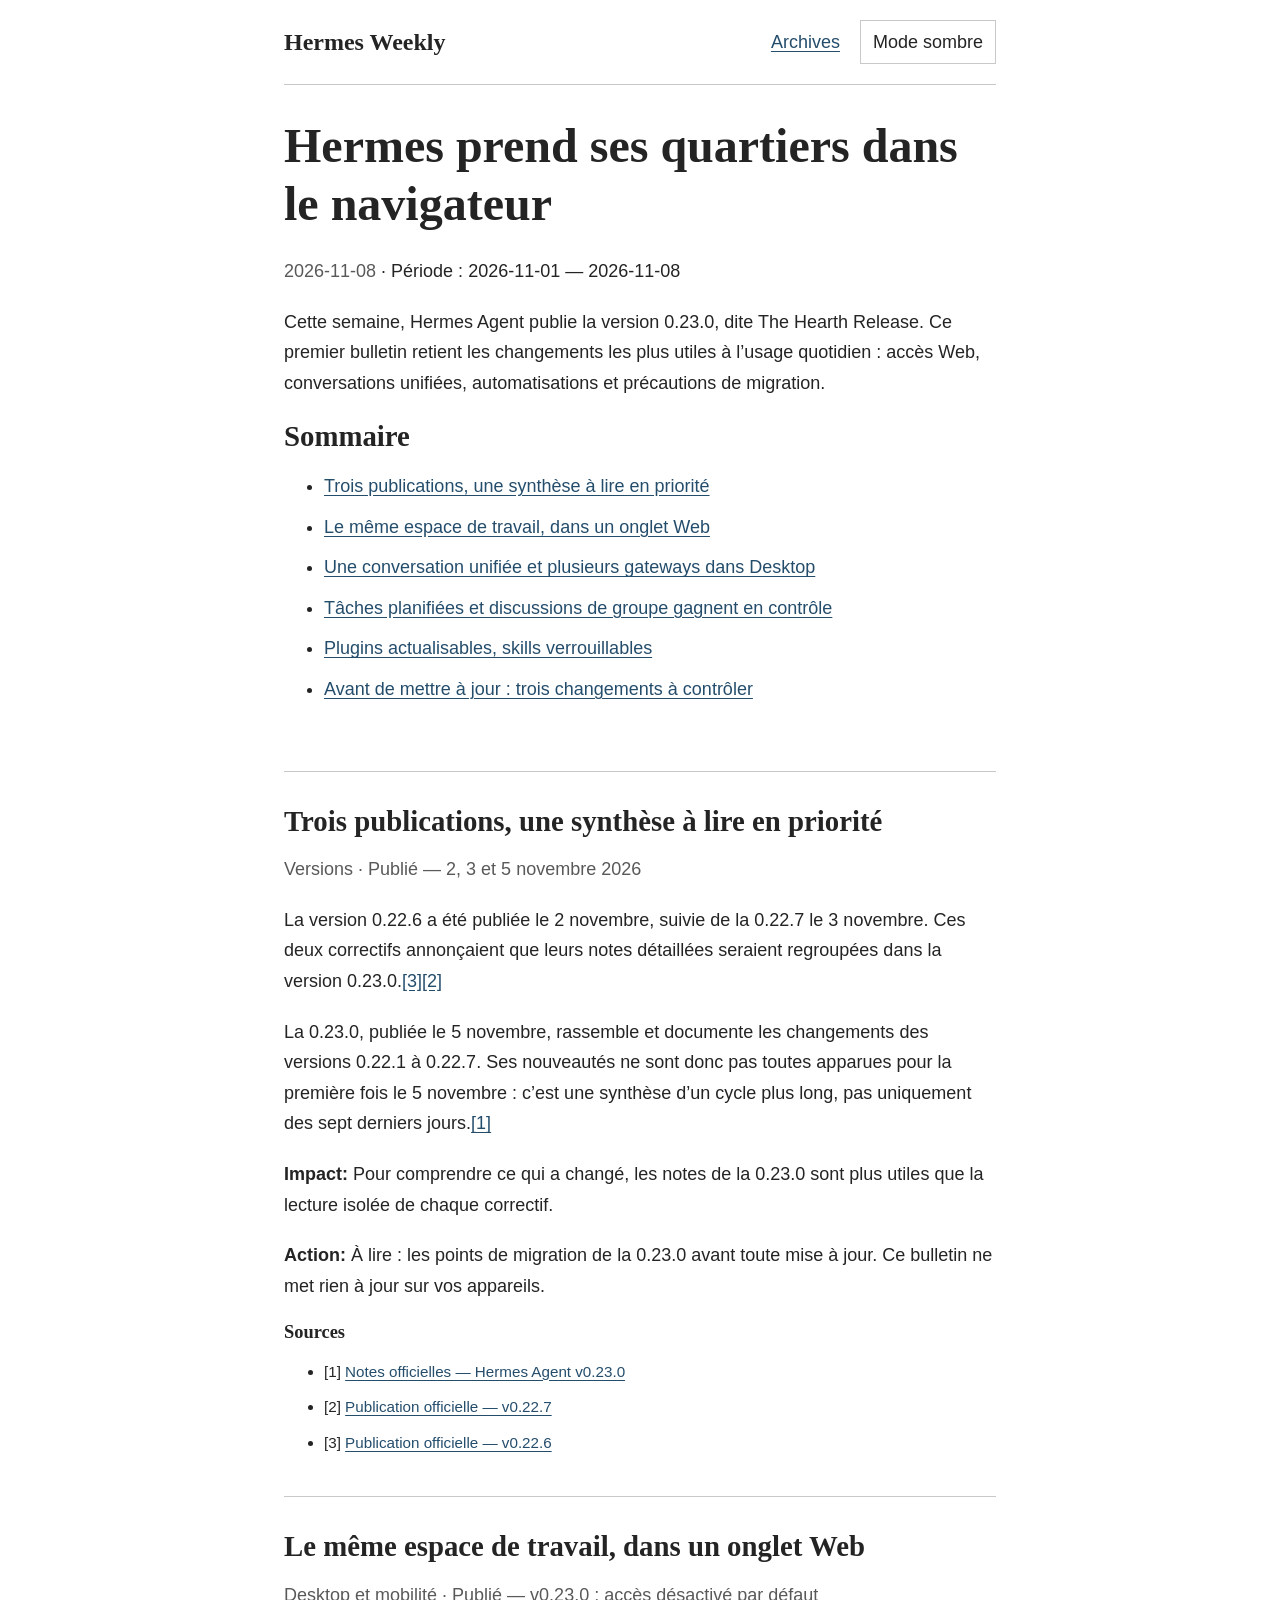
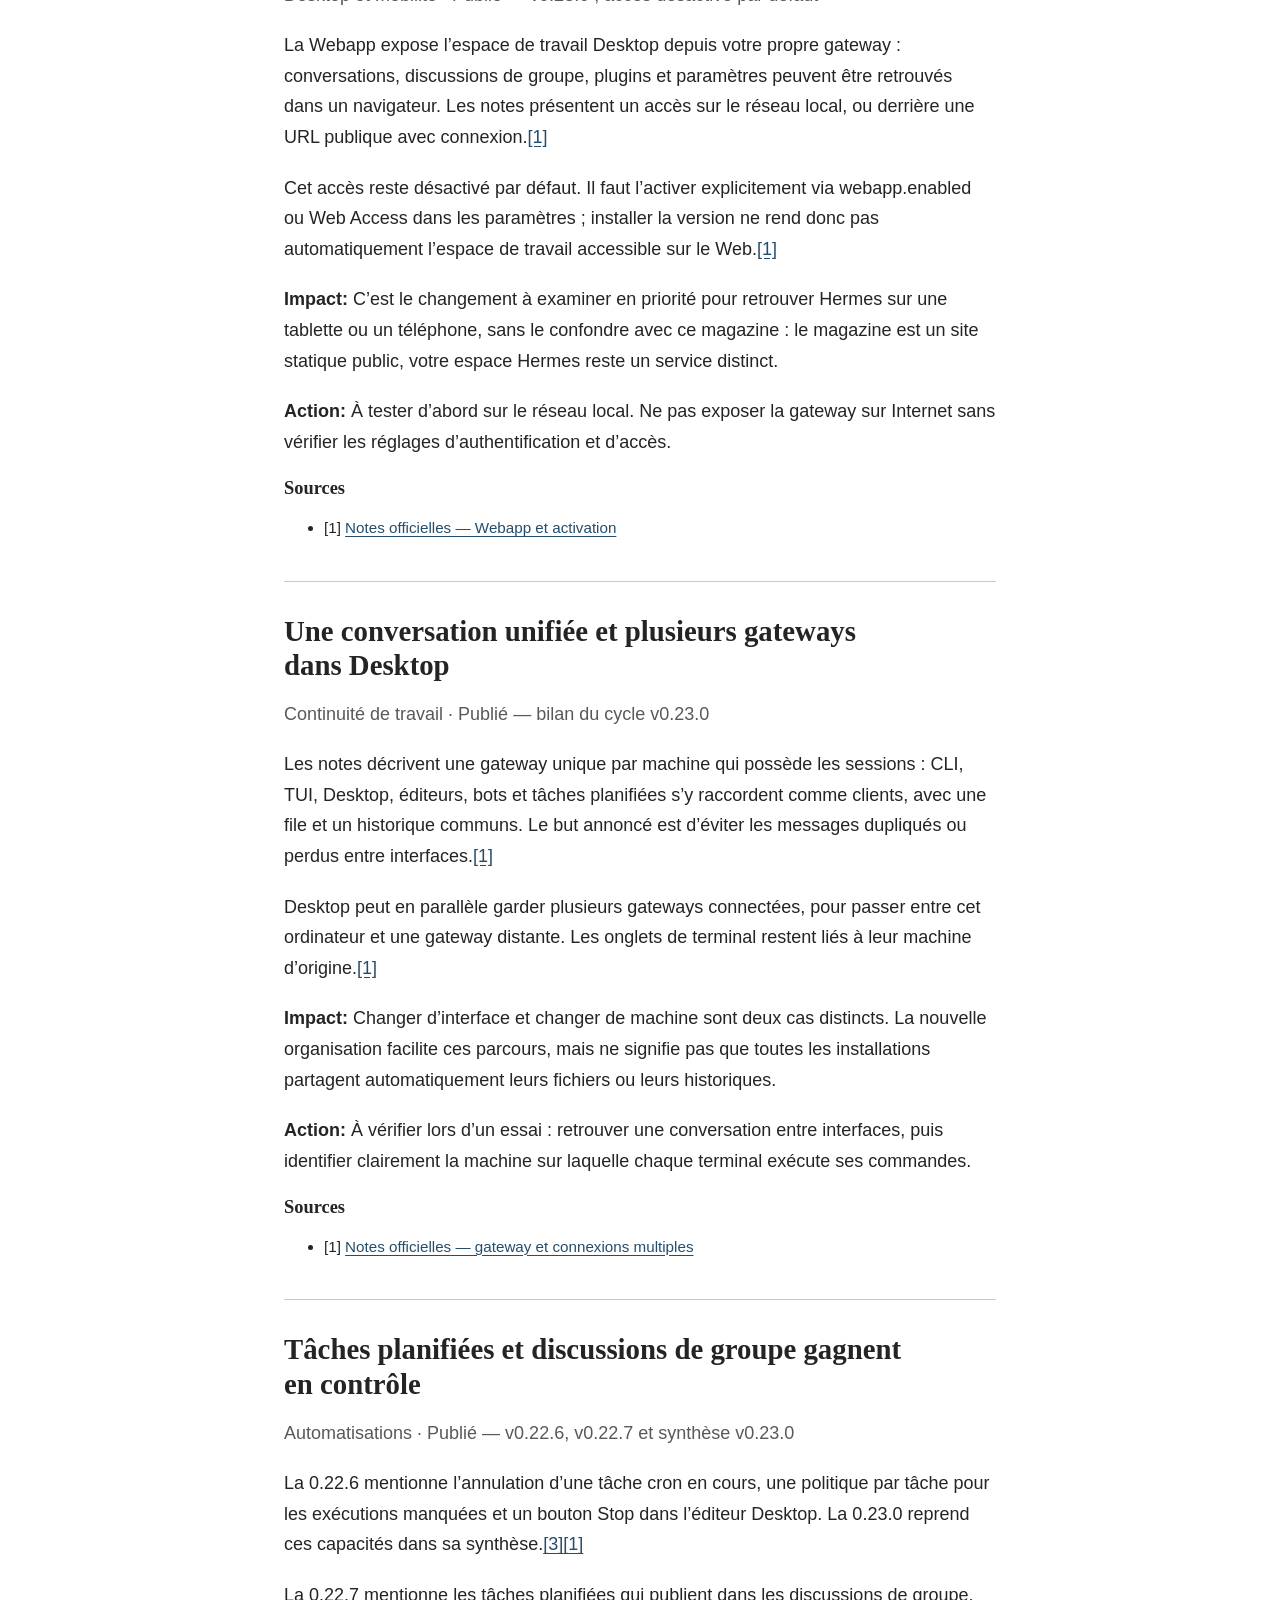
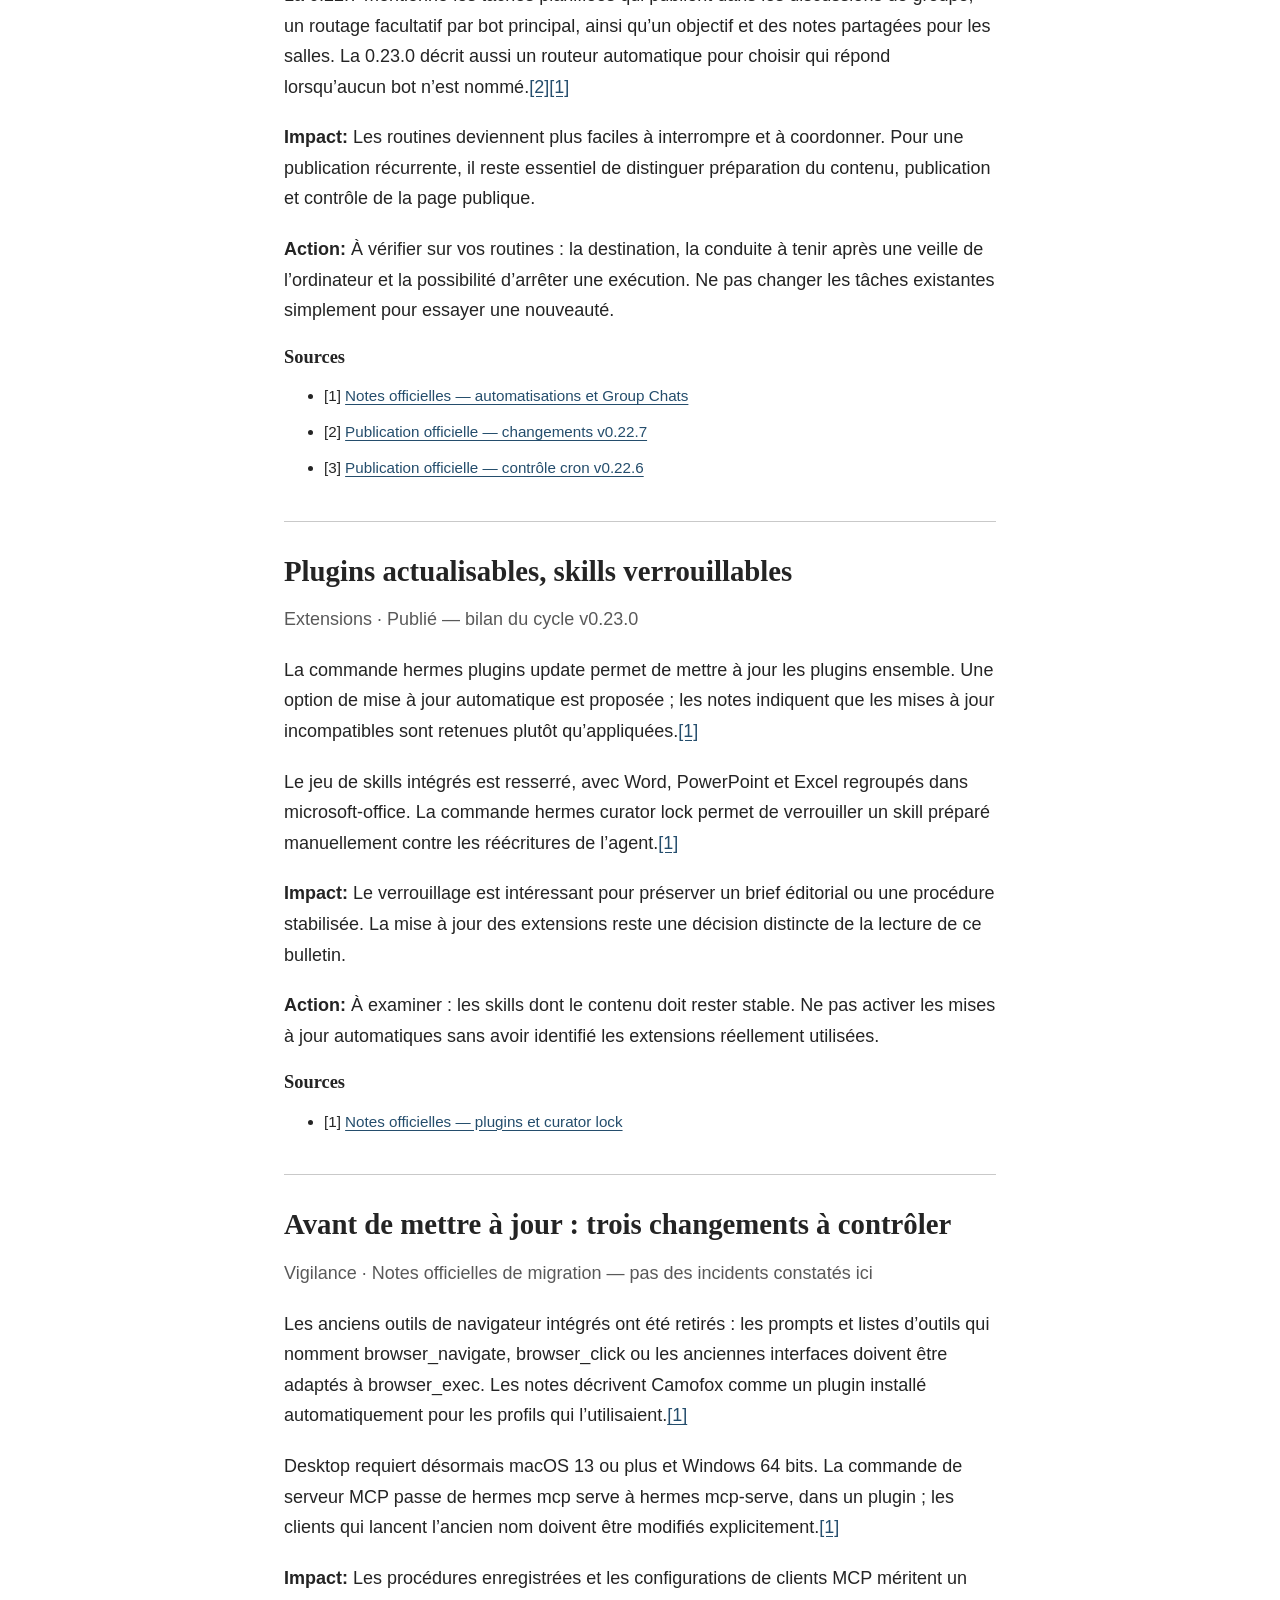
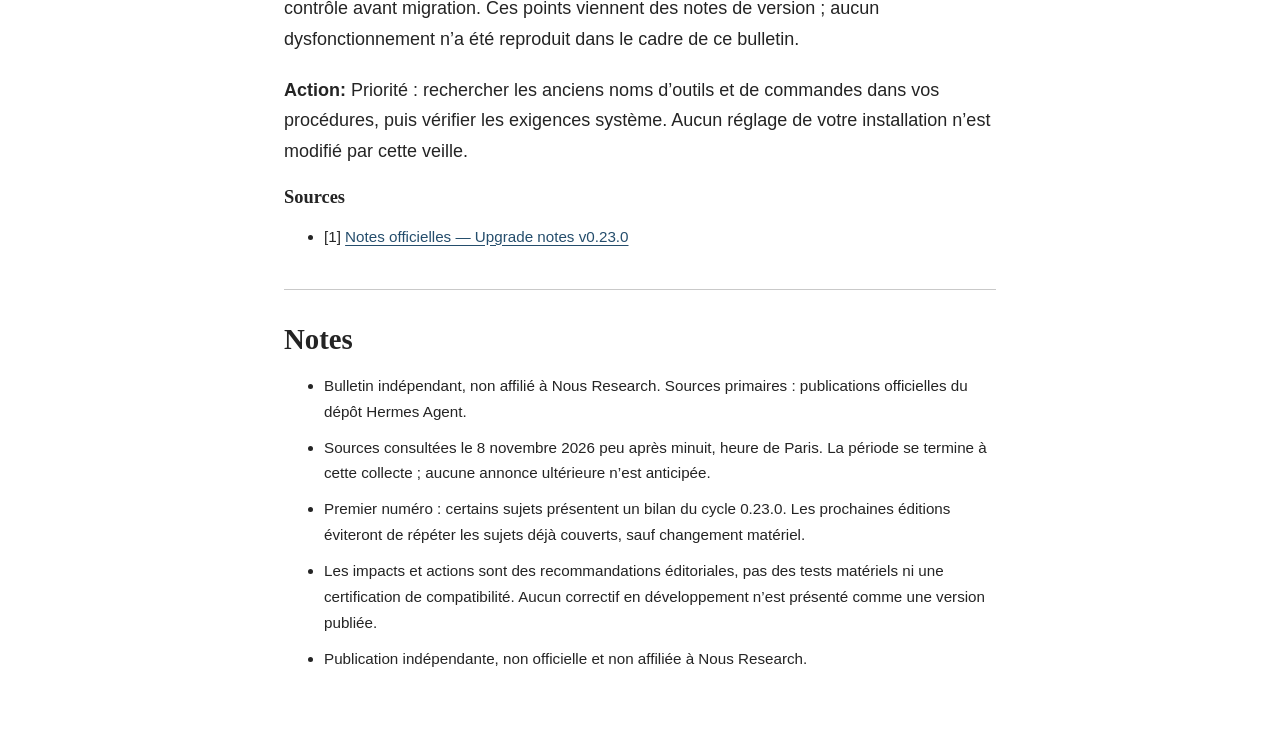
==== index.html @ 06d66886 "Publish Hermes Weekly 2026-11-08" ====
<!doctype html><html lang="fr"><head><meta charset="utf-8"><meta name="viewport" content="width=device-width, initial-scale=1"><title>Hermes Weekly</title><link rel="stylesheet" href="assets/style.css"><script src="assets/theme.js"></script></head><body><header><a href="index.html">Hermes Weekly</a><nav aria-label="Navigation principale"><a href="archives/index.html">Archives</a><button id="theme-toggle" type="button" aria-pressed="false" hidden>Mode sombre</button></nav></header><main data-edition="2026-11-08"><h1>Hermes prend ses quartiers dans le navigateur</h1><p><time>2026-11-08</time> · Période : 2026-11-01 — 2026-11-08</p><p>Cette semaine, Hermes Agent publie la version 0.23.0, dite The Hearth Release. Ce premier bulletin retient les changements les plus utiles à l’usage quotidien : accès Web, conversations unifiées, automatisations et précautions de migration.</p><div class="contents"><h2>Sommaire</h2><ul><li><a href="#versions-de-la-semaine">Trois publications, une synthèse à lire en priorité</a></li><li><a href="#hermes-dans-le-navigateur">Le même espace de travail, dans un onglet Web</a></li><li><a href="#conversations-et-machines">Une conversation unifiée et plusieurs gateways dans Desktop</a></li><li><a href="#automatisations-plus-pilotables">Tâches planifiées et discussions de groupe gagnent en contrôle</a></li><li><a href="#plugins-et-skills">Plugins actualisables, skills verrouillables</a></li><li><a href="#avant-de-mettre-a-jour">Avant de mettre à jour : trois changements à contrôler</a></li></ul></div><article id="versions-de-la-semaine"><h2>Trois publications, une synthèse à lire en priorité</h2><p>Versions · Publié — 2, 3 et 5 novembre 2026</p><p>La version 0.22.6 a été publiée le 2 novembre, suivie de la 0.22.7 le 3 novembre. Ces deux correctifs annonçaient que leurs notes détaillées seraient regroupées dans la version 0.23.0.<a href="#versions-de-la-semaine-source-3">[3]</a><a href="#versions-de-la-semaine-source-2">[2]</a></p><p>La 0.23.0, publiée le 5 novembre, rassemble et documente les changements des versions 0.22.1 à 0.22.7. Ses nouveautés ne sont donc pas toutes apparues pour la première fois le 5 novembre : c’est une synthèse d’un cycle plus long, pas uniquement des sept derniers jours.<a href="#versions-de-la-semaine-source-1">[1]</a></p><p><strong>Impact:</strong> Pour comprendre ce qui a changé, les notes de la 0.23.0 sont plus utiles que la lecture isolée de chaque correctif.</p><p><strong>Action:</strong> À lire : les points de migration de la 0.23.0 avant toute mise à jour. Ce bulletin ne met rien à jour sur vos appareils.</p><h3>Sources</h3><ul><li id="versions-de-la-semaine-source-1">[1] <a href="https://github.com/NousResearch/hermes-agent/releases/tag/v0.23.0">Notes officielles — Hermes Agent v0.23.0</a></li><li id="versions-de-la-semaine-source-2">[2] <a href="https://github.com/NousResearch/hermes-agent/releases/tag/v0.22.7">Publication officielle — v0.22.7</a></li><li id="versions-de-la-semaine-source-3">[3] <a href="https://github.com/NousResearch/hermes-agent/releases/tag/v0.22.6">Publication officielle — v0.22.6</a></li></ul></article><article id="hermes-dans-le-navigateur"><h2>Le même espace de travail, dans un onglet Web</h2><p>Desktop et mobilité · Publié — v0.23.0 ; accès désactivé par défaut</p><p>La Webapp expose l’espace de travail Desktop depuis votre propre gateway : conversations, discussions de groupe, plugins et paramètres peuvent être retrouvés dans un navigateur. Les notes présentent un accès sur le réseau local, ou derrière une URL publique avec connexion.<a href="#hermes-dans-le-navigateur-source-1">[1]</a></p><p>Cet accès reste désactivé par défaut. Il faut l’activer explicitement via webapp.enabled ou Web Access dans les paramètres ; installer la version ne rend donc pas automatiquement l’espace de travail accessible sur le Web.<a href="#hermes-dans-le-navigateur-source-1">[1]</a></p><p><strong>Impact:</strong> C’est le changement à examiner en priorité pour retrouver Hermes sur une tablette ou un téléphone, sans le confondre avec ce magazine : le magazine est un site statique public, votre espace Hermes reste un service distinct.</p><p><strong>Action:</strong> À tester d’abord sur le réseau local. Ne pas exposer la gateway sur Internet sans vérifier les réglages d’authentification et d’accès.</p><h3>Sources</h3><ul><li id="hermes-dans-le-navigateur-source-1">[1] <a href="https://github.com/NousResearch/hermes-agent/releases/tag/v0.23.0">Notes officielles — Webapp et activation</a></li></ul></article><article id="conversations-et-machines"><h2>Une conversation unifiée et plusieurs gateways dans Desktop</h2><p>Continuité de travail · Publié — bilan du cycle v0.23.0</p><p>Les notes décrivent une gateway unique par machine qui possède les sessions : CLI, TUI, Desktop, éditeurs, bots et tâches planifiées s’y raccordent comme clients, avec une file et un historique communs. Le but annoncé est d’éviter les messages dupliqués ou perdus entre interfaces.<a href="#conversations-et-machines-source-1">[1]</a></p><p>Desktop peut en parallèle garder plusieurs gateways connectées, pour passer entre cet ordinateur et une gateway distante. Les onglets de terminal restent liés à leur machine d’origine.<a href="#conversations-et-machines-source-1">[1]</a></p><p><strong>Impact:</strong> Changer d’interface et changer de machine sont deux cas distincts. La nouvelle organisation facilite ces parcours, mais ne signifie pas que toutes les installations partagent automatiquement leurs fichiers ou leurs historiques.</p><p><strong>Action:</strong> À vérifier lors d’un essai : retrouver une conversation entre interfaces, puis identifier clairement la machine sur laquelle chaque terminal exécute ses commandes.</p><h3>Sources</h3><ul><li id="conversations-et-machines-source-1">[1] <a href="https://github.com/NousResearch/hermes-agent/releases/tag/v0.23.0">Notes officielles — gateway et connexions multiples</a></li></ul></article><article id="automatisations-plus-pilotables"><h2>Tâches planifiées et discussions de groupe gagnent en contrôle</h2><p>Automatisations · Publié — v0.22.6, v0.22.7 et synthèse v0.23.0</p><p>La 0.22.6 mentionne l’annulation d’une tâche cron en cours, une politique par tâche pour les exécutions manquées et un bouton Stop dans l’éditeur Desktop. La 0.23.0 reprend ces capacités dans sa synthèse.<a href="#automatisations-plus-pilotables-source-3">[3]</a><a href="#automatisations-plus-pilotables-source-1">[1]</a></p><p>La 0.22.7 mentionne les tâches planifiées qui publient dans les discussions de groupe, un routage facultatif par bot principal, ainsi qu’un objectif et des notes partagées pour les salles. La 0.23.0 décrit aussi un routeur automatique pour choisir qui répond lorsqu’aucun bot n’est nommé.<a href="#automatisations-plus-pilotables-source-2">[2]</a><a href="#automatisations-plus-pilotables-source-1">[1]</a></p><p><strong>Impact:</strong> Les routines deviennent plus faciles à interrompre et à coordonner. Pour une publication récurrente, il reste essentiel de distinguer préparation du contenu, publication et contrôle de la page publique.</p><p><strong>Action:</strong> À vérifier sur vos routines : la destination, la conduite à tenir après une veille de l’ordinateur et la possibilité d’arrêter une exécution. Ne pas changer les tâches existantes simplement pour essayer une nouveauté.</p><h3>Sources</h3><ul><li id="automatisations-plus-pilotables-source-1">[1] <a href="https://github.com/NousResearch/hermes-agent/releases/tag/v0.23.0">Notes officielles — automatisations et Group Chats</a></li><li id="automatisations-plus-pilotables-source-2">[2] <a href="https://github.com/NousResearch/hermes-agent/releases/tag/v0.22.7">Publication officielle — changements v0.22.7</a></li><li id="automatisations-plus-pilotables-source-3">[3] <a href="https://github.com/NousResearch/hermes-agent/releases/tag/v0.22.6">Publication officielle — contrôle cron v0.22.6</a></li></ul></article><article id="plugins-et-skills"><h2>Plugins actualisables, skills verrouillables</h2><p>Extensions · Publié — bilan du cycle v0.23.0</p><p>La commande hermes plugins update permet de mettre à jour les plugins ensemble. Une option de mise à jour automatique est proposée ; les notes indiquent que les mises à jour incompatibles sont retenues plutôt qu’appliquées.<a href="#plugins-et-skills-source-1">[1]</a></p><p>Le jeu de skills intégrés est resserré, avec Word, PowerPoint et Excel regroupés dans microsoft-office. La commande hermes curator lock permet de verrouiller un skill préparé manuellement contre les réécritures de l’agent.<a href="#plugins-et-skills-source-1">[1]</a></p><p><strong>Impact:</strong> Le verrouillage est intéressant pour préserver un brief éditorial ou une procédure stabilisée. La mise à jour des extensions reste une décision distincte de la lecture de ce bulletin.</p><p><strong>Action:</strong> À examiner : les skills dont le contenu doit rester stable. Ne pas activer les mises à jour automatiques sans avoir identifié les extensions réellement utilisées.</p><h3>Sources</h3><ul><li id="plugins-et-skills-source-1">[1] <a href="https://github.com/NousResearch/hermes-agent/releases/tag/v0.23.0">Notes officielles — plugins et curator lock</a></li></ul></article><article id="avant-de-mettre-a-jour"><h2>Avant de mettre à jour : trois changements à contrôler</h2><p>Vigilance · Notes officielles de migration — pas des incidents constatés ici</p><p>Les anciens outils de navigateur intégrés ont été retirés : les prompts et listes d’outils qui nomment browser_navigate, browser_click ou les anciennes interfaces doivent être adaptés à browser_exec. Les notes décrivent Camofox comme un plugin installé automatiquement pour les profils qui l’utilisaient.<a href="#avant-de-mettre-a-jour-source-1">[1]</a></p><p>Desktop requiert désormais macOS 13 ou plus et Windows 64 bits. La commande de serveur MCP passe de hermes mcp serve à hermes mcp-serve, dans un plugin ; les clients qui lancent l’ancien nom doivent être modifiés explicitement.<a href="#avant-de-mettre-a-jour-source-1">[1]</a></p><p><strong>Impact:</strong> Les procédures enregistrées et les configurations de clients MCP méritent un contrôle avant migration. Ces points viennent des notes de version ; aucun dysfonctionnement n’a été reproduit dans le cadre de ce bulletin.</p><p><strong>Action:</strong> Priorité : rechercher les anciens noms d’outils et de commandes dans vos procédures, puis vérifier les exigences système. Aucun réglage de votre installation n’est modifié par cette veille.</p><h3>Sources</h3><ul><li id="avant-de-mettre-a-jour-source-1">[1] <a href="https://github.com/NousResearch/hermes-agent/releases/tag/v0.23.0">Notes officielles — Upgrade notes v0.23.0</a></li></ul></article><section><h2>Notes</h2><ul><li>Bulletin indépendant, non affilié à Nous Research. Sources primaires : publications officielles du dépôt Hermes Agent.</li><li>Sources consultées le 8 novembre 2026 peu après minuit, heure de Paris. La période se termine à cette collecte ; aucune annonce ultérieure n’est anticipée.</li><li>Premier numéro : certains sujets présentent un bilan du cycle 0.23.0. Les prochaines éditions éviteront de répéter les sujets déjà couverts, sauf changement matériel.</li><li>Les impacts et actions sont des recommandations éditoriales, pas des tests matériels ni une certification de compatibilité. Aucun correctif en développement n’est présenté comme une version publiée.</li><li>Publication indépendante, non officielle et non affiliée à Nous Research.</li></ul></section></main></body></html>
---- assets/style.css ----
:root { color-scheme: light; --paper: #fff; --ink: #242424; --muted: #595959; --rule: #c9c9c9; --link: #244d6c; }
:root[data-theme="dark"] { color-scheme: dark; --paper: #191919; --ink: #ededed; --muted: #bdbdbd; --rule: #505050; --link: #a8cce6; }
@media (prefers-color-scheme: dark) {
  :root:not([data-theme="light"]) { color-scheme: dark; --paper: #191919; --ink: #ededed; --muted: #bdbdbd; --rule: #505050; --link: #a8cce6; }
}
* { box-sizing: border-box; }
body { margin: 0 auto; max-width: 760px; padding: 0 24px 64px; background: var(--paper); color: var(--ink); font: 18px/1.7 "Segoe UI", "Helvetica Neue", Arial, sans-serif; overflow-wrap: anywhere; }
header { display: flex; flex-wrap: wrap; align-items: center; justify-content: space-between; gap: 8px 24px; border-bottom: 1px solid var(--rule); padding: 20px 0; }
header > a { font: bold 24px Georgia, "Times New Roman", serif; color: var(--ink); text-decoration: none; }
nav { display: flex; align-items: center; flex-wrap: wrap; gap: 20px; }
nav a, button { display: inline-flex; align-items: center; min-height: 44px; }
button { background: transparent; color: var(--ink); border: 1px solid var(--rule); padding: 0 12px; font: inherit; cursor: pointer; }
[hidden] { display: none !important; }
main { padding-top: 32px; }
h1, h2, h3 { font-family: Georgia, "Times New Roman", serif; line-height: 1.2; text-wrap: pretty; }
h1 { font-size: clamp(2rem, 6vw, 3rem); margin: 0 0 24px; }
h2 { font-size: 1.8rem; margin: 0 0 16px; }
h3 { font-size: 1.15rem; margin-bottom: 12px; }
p { margin: 0 0 20px; }
a { color: var(--link); text-underline-offset: 3px; }
a:hover { text-decoration-thickness: 2px; }
:focus-visible { outline: 2px solid var(--link); outline-offset: 4px; }
article, main > section { border-top: 1px solid var(--rule); margin-top: 40px; padding-top: 32px; scroll-margin-top: 24px; }
article > p:first-of-type, time { color: var(--muted); }
article ul, main > section { font-size: 0.95rem; }
li { margin-bottom: 10px; }
.contents { padding-bottom: 8px; }
@media (max-width: 420px) { body { padding-inline: 18px; font-size: 17px; } nav { gap: 14px; } }
@media print { :root { --paper: #fff; --ink: #000; --link: #000; --muted: #444; --rule: #aaa; } button { display: none; } body { max-width: none; font-size: 12pt; } article { break-inside: auto; } h2, h3 { break-after: avoid; } }
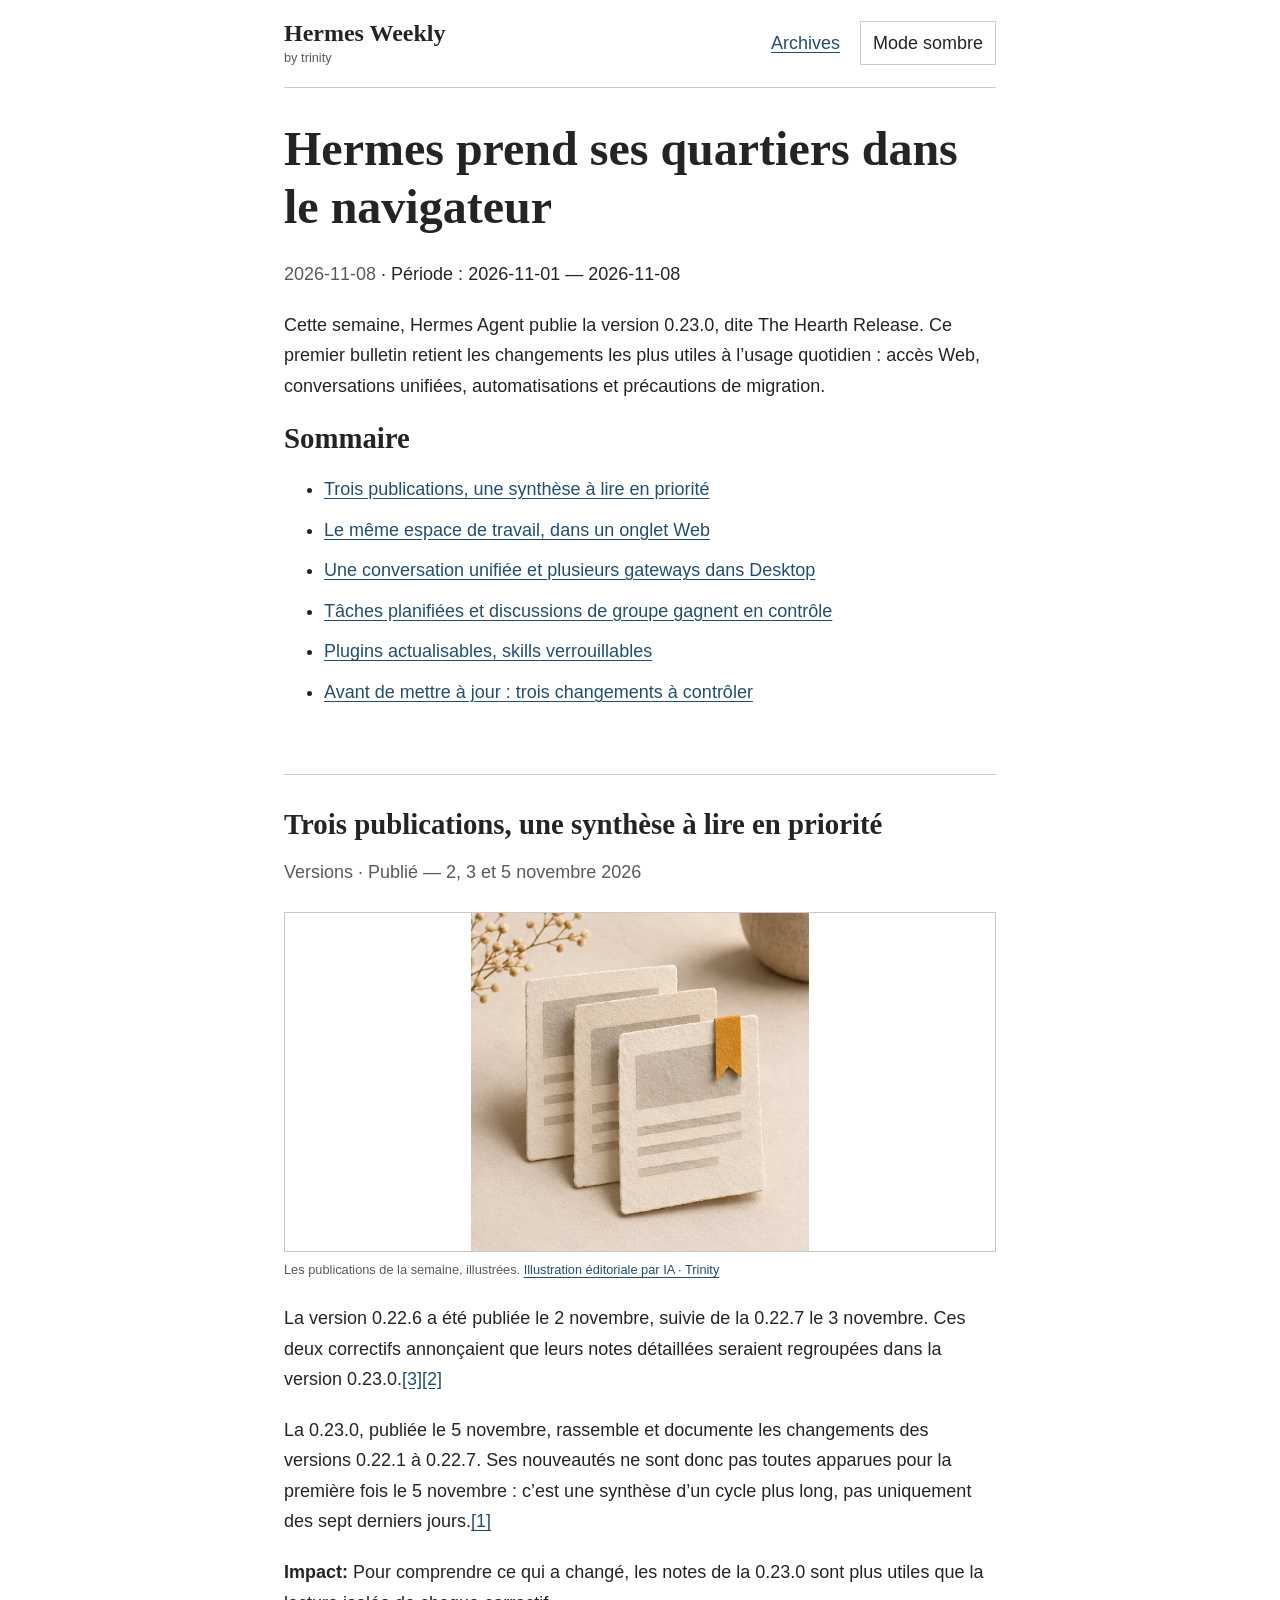
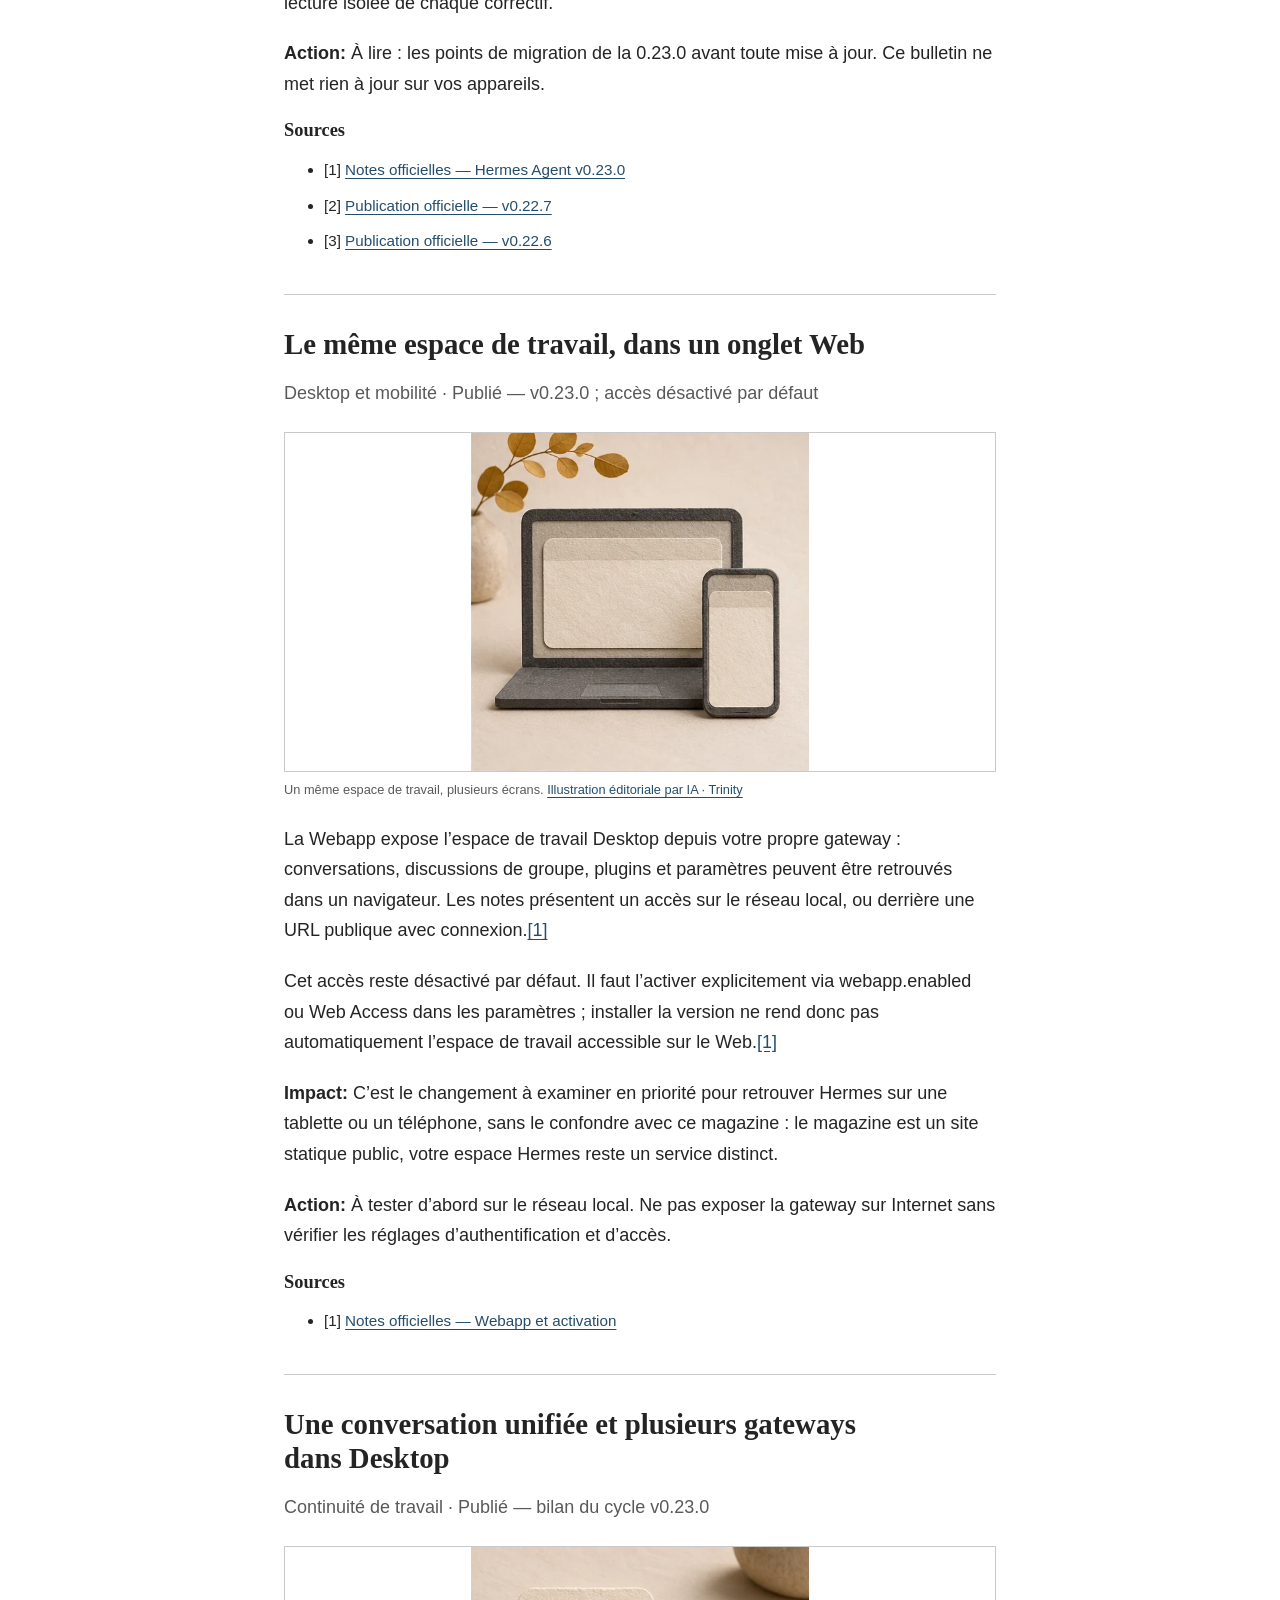
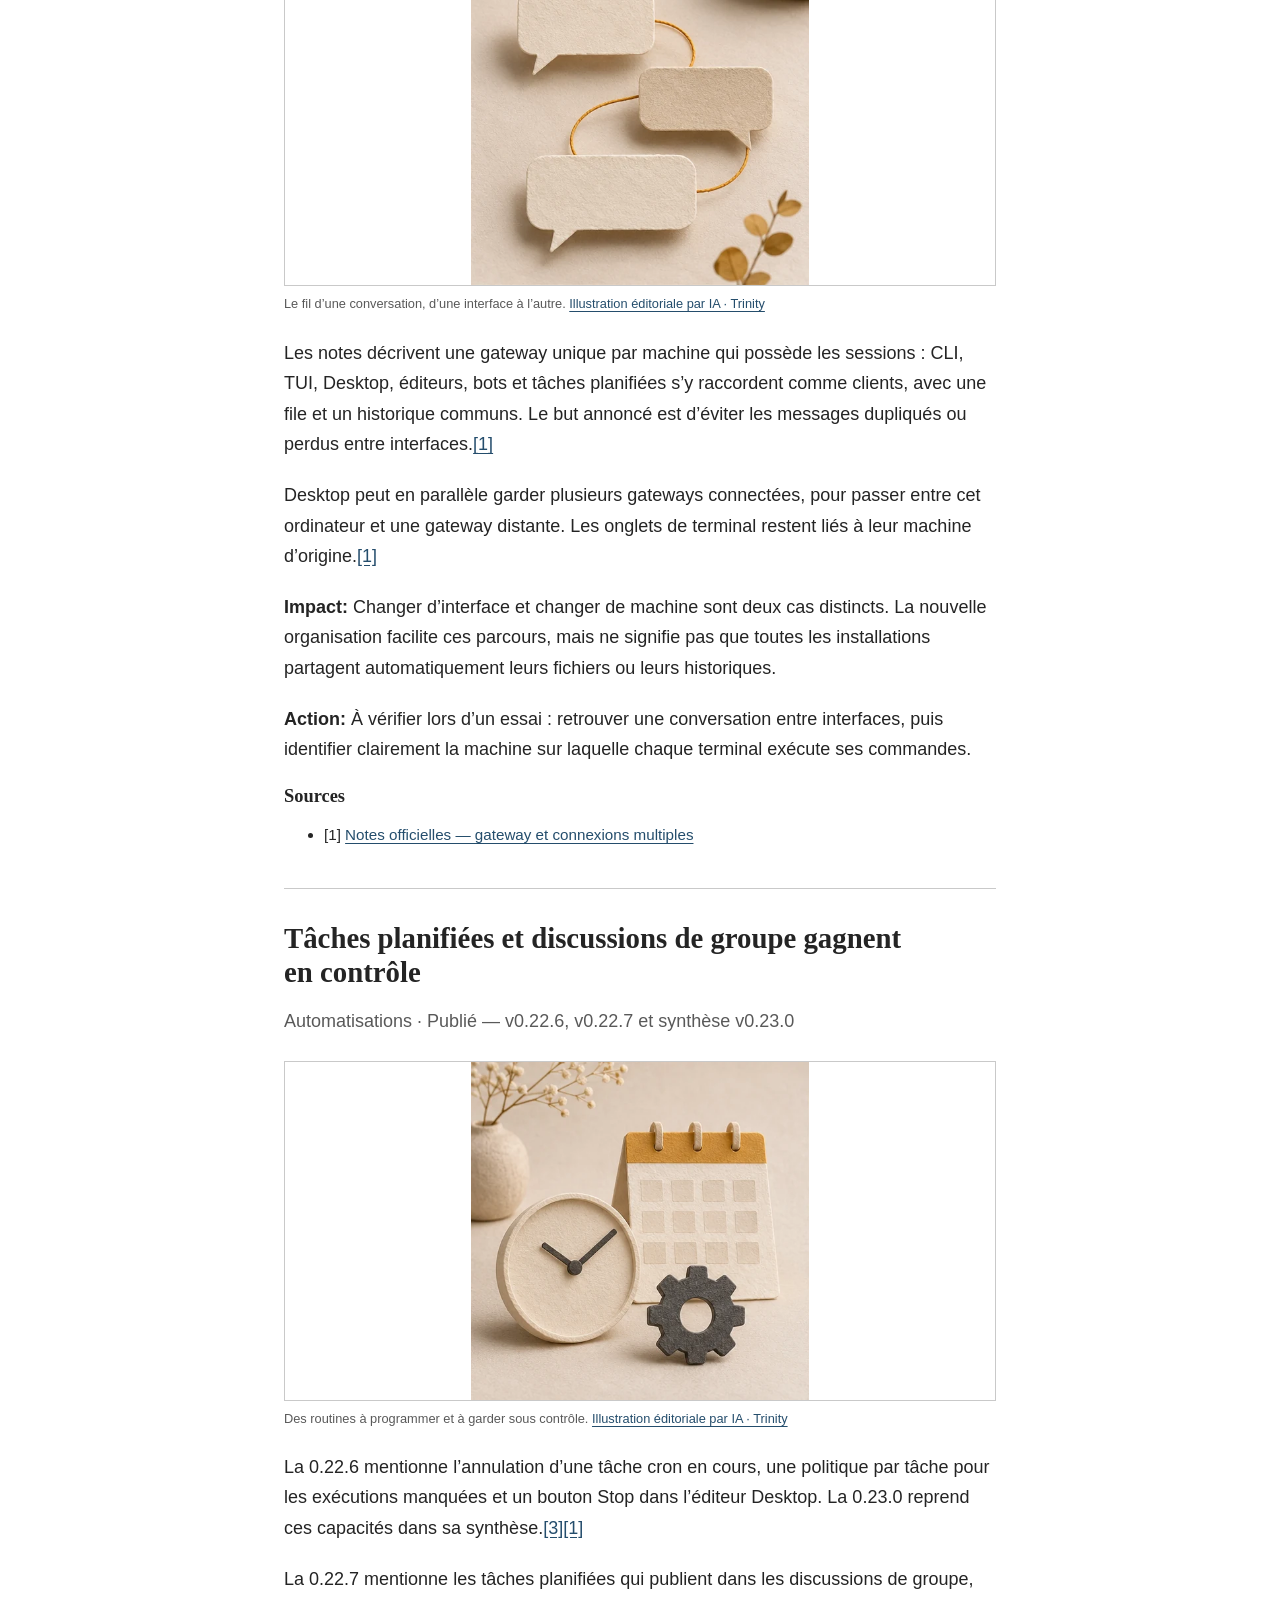
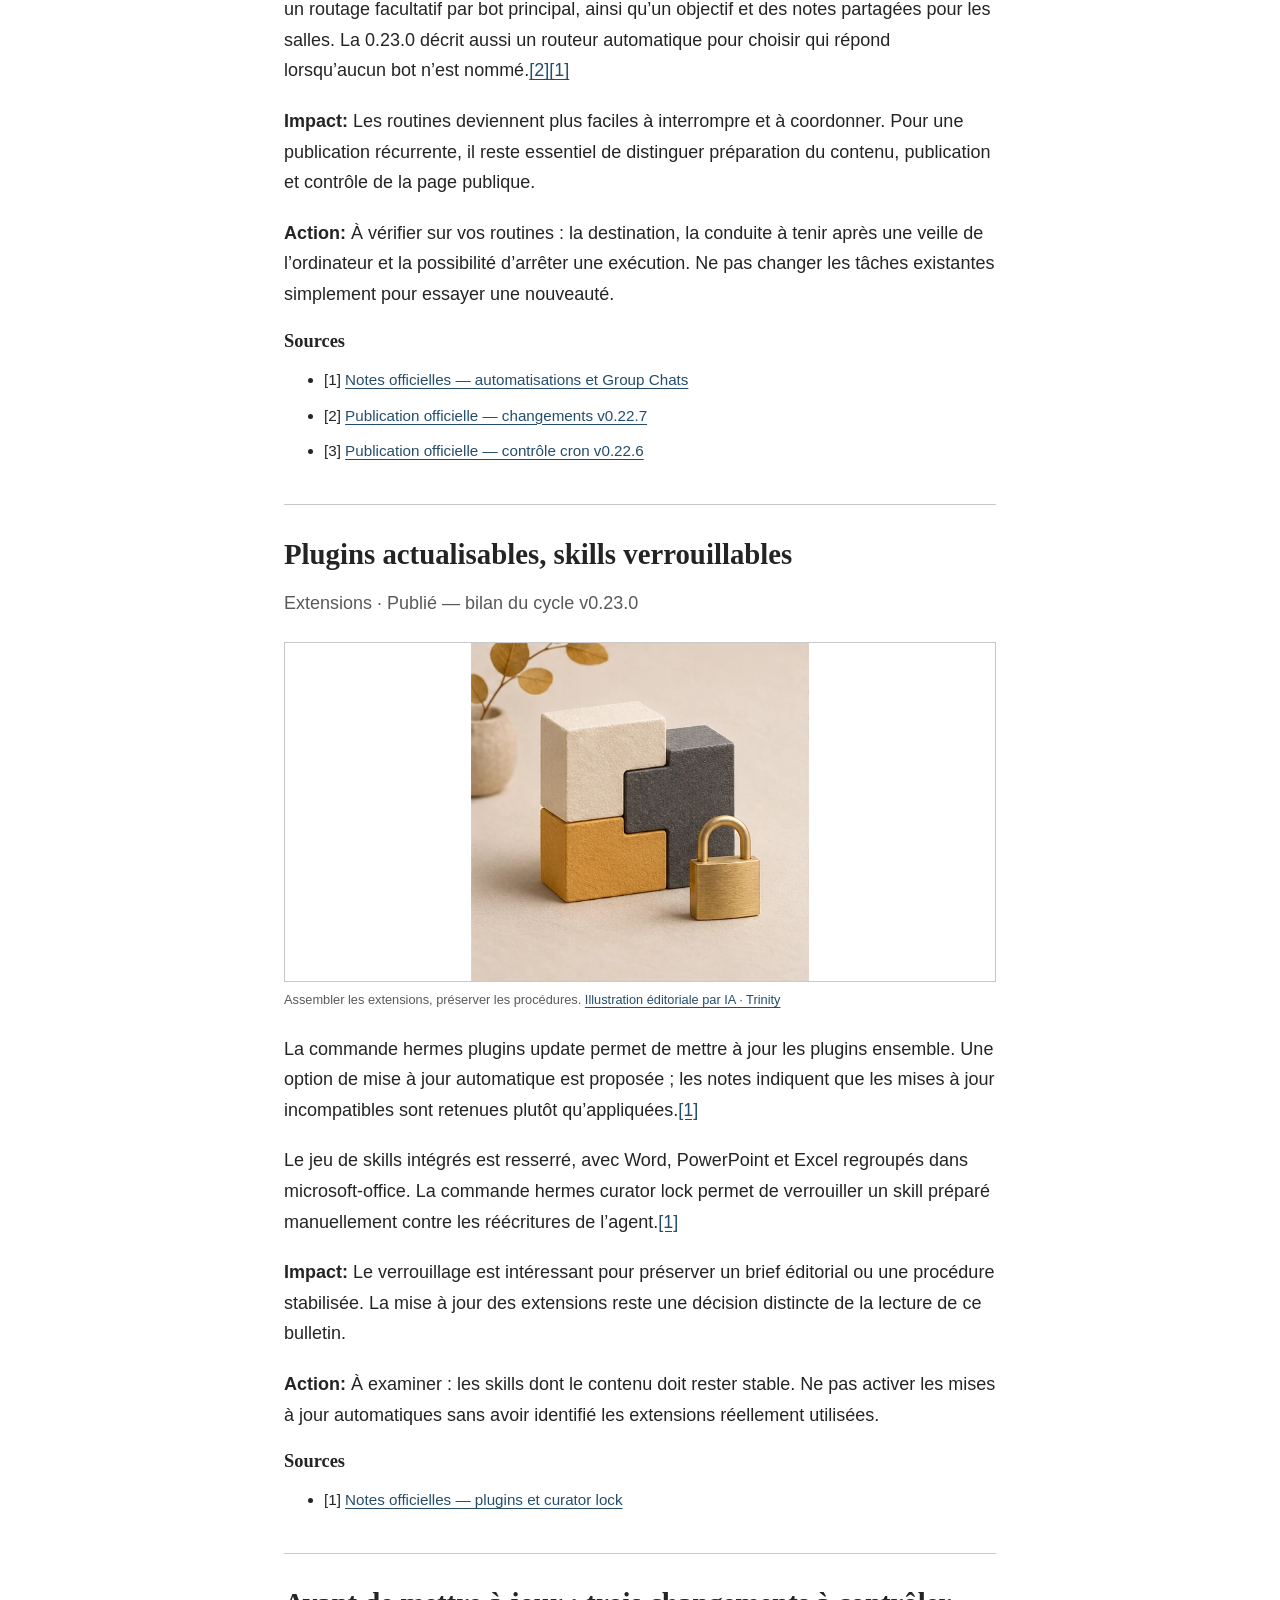
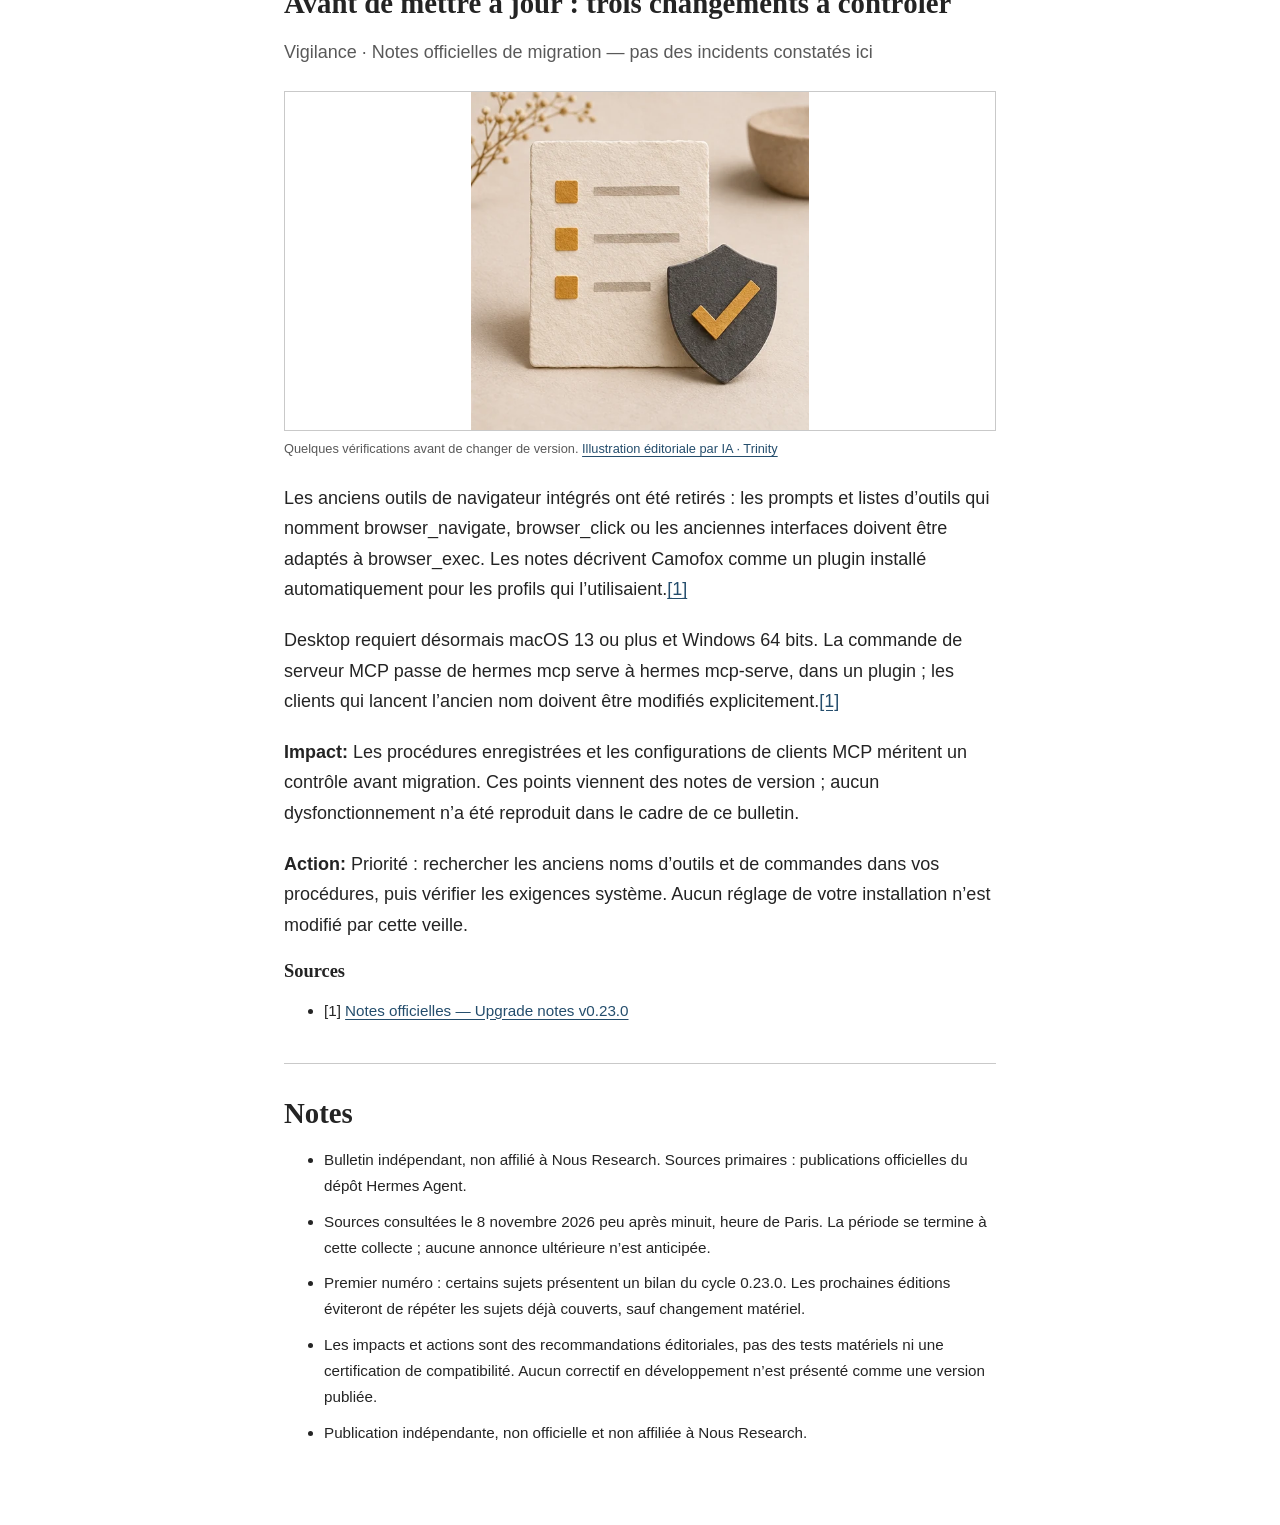
==== commit e6b76564: "Publish Hermes Weekly 2026-11-08" ====
--- a/index.html
+++ b/index.html
@@ -1 +1 @@
-<!doctype html><html lang="fr"><head><meta charset="utf-8"><meta name="viewport" content="width=device-width, initial-scale=1"><title>Hermes Weekly</title><link rel="stylesheet" href="assets/style.css"><script src="assets/theme.js"></script></head><body><header><a href="index.html">Hermes Weekly</a><nav aria-label="Navigation principale"><a href="archives/index.html">Archives</a><button id="theme-toggle" type="button" aria-pressed="false" hidden>Mode sombre</button></nav></header><main data-edition="2026-11-08"><h1>Hermes prend ses quartiers dans le navigateur</h1><p><time>2026-11-08</time> · Période : 2026-11-01 — 2026-11-08</p><p>Cette semaine, Hermes Agent publie la version 0.23.0, dite The Hearth Release. Ce premier bulletin retient les changements les plus utiles à l’usage quotidien : accès Web, conversations unifiées, automatisations et précautions de migration.</p><div class="contents"><h2>Sommaire</h2><ul><li><a href="#versions-de-la-semaine">Trois publications, une synthèse à lire en priorité</a></li><li><a href="#hermes-dans-le-navigateur">Le même espace de travail, dans un onglet Web</a></li><li><a href="#conversations-et-machines">Une conversation unifiée et plusieurs gateways dans Desktop</a></li><li><a href="#automatisations-plus-pilotables">Tâches planifiées et discussions de groupe gagnent en contrôle</a></li><li><a href="#plugins-et-skills">Plugins actualisables, skills verrouillables</a></li><li><a href="#avant-de-mettre-a-jour">Avant de mettre à jour : trois changements à contrôler</a></li></ul></div><article id="versions-de-la-semaine"><h2>Trois publications, une synthèse à lire en priorité</h2><p>Versions · Publié — 2, 3 et 5 novembre 2026</p><p>La version 0.22.6 a été publiée le 2 novembre, suivie de la 0.22.7 le 3 novembre. Ces deux correctifs annonçaient que leurs notes détaillées seraient regroupées dans la version 0.23.0.<a href="#versions-de-la-semaine-source-3">[3]</a><a href="#versions-de-la-semaine-source-2">[2]</a></p><p>La 0.23.0, publiée le 5 novembre, rassemble et documente les changements des versions 0.22.1 à 0.22.7. Ses nouveautés ne sont donc pas toutes apparues pour la première fois le 5 novembre : c’est une synthèse d’un cycle plus long, pas uniquement des sept derniers jours.<a href="#versions-de-la-semaine-source-1">[1]</a></p><p><strong>Impact:</strong> Pour comprendre ce qui a changé, les notes de la 0.23.0 sont plus utiles que la lecture isolée de chaque correctif.</p><p><strong>Action:</strong> À lire : les points de migration de la 0.23.0 avant toute mise à jour. Ce bulletin ne met rien à jour sur vos appareils.</p><h3>Sources</h3><ul><li id="versions-de-la-semaine-source-1">[1] <a href="https://github.com/NousResearch/hermes-agent/releases/tag/v0.23.0">Notes officielles — Hermes Agent v0.23.0</a></li><li id="versions-de-la-semaine-source-2">[2] <a href="https://github.com/NousResearch/hermes-agent/releases/tag/v0.22.7">Publication officielle — v0.22.7</a></li><li id="versions-de-la-semaine-source-3">[3] <a href="https://github.com/NousResearch/hermes-agent/releases/tag/v0.22.6">Publication officielle — v0.22.6</a></li></ul></article><article id="hermes-dans-le-navigateur"><h2>Le même espace de travail, dans un onglet Web</h2><p>Desktop et mobilité · Publié — v0.23.0 ; accès désactivé par défaut</p><p>La Webapp expose l’espace de travail Desktop depuis votre propre gateway : conversations, discussions de groupe, plugins et paramètres peuvent être retrouvés dans un navigateur. Les notes présentent un accès sur le réseau local, ou derrière une URL publique avec connexion.<a href="#hermes-dans-le-navigateur-source-1">[1]</a></p><p>Cet accès reste désactivé par défaut. Il faut l’activer explicitement via webapp.enabled ou Web Access dans les paramètres ; installer la version ne rend donc pas automatiquement l’espace de travail accessible sur le Web.<a href="#hermes-dans-le-navigateur-source-1">[1]</a></p><p><strong>Impact:</strong> C’est le changement à examiner en priorité pour retrouver Hermes sur une tablette ou un téléphone, sans le confondre avec ce magazine : le magazine est un site statique public, votre espace Hermes reste un service distinct.</p><p><strong>Action:</strong> À tester d’abord sur le réseau local. Ne pas exposer la gateway sur Internet sans vérifier les réglages d’authentification et d’accès.</p><h3>Sources</h3><ul><li id="hermes-dans-le-navigateur-source-1">[1] <a href="https://github.com/NousResearch/hermes-agent/releases/tag/v0.23.0">Notes officielles — Webapp et activation</a></li></ul></article><article id="conversations-et-machines"><h2>Une conversation unifiée et plusieurs gateways dans Desktop</h2><p>Continuité de travail · Publié — bilan du cycle v0.23.0</p><p>Les notes décrivent une gateway unique par machine qui possède les sessions : CLI, TUI, Desktop, éditeurs, bots et tâches planifiées s’y raccordent comme clients, avec une file et un historique communs. Le but annoncé est d’éviter les messages dupliqués ou perdus entre interfaces.<a href="#conversations-et-machines-source-1">[1]</a></p><p>Desktop peut en parallèle garder plusieurs gateways connectées, pour passer entre cet ordinateur et une gateway distante. Les onglets de terminal restent liés à leur machine d’origine.<a href="#conversations-et-machines-source-1">[1]</a></p><p><strong>Impact:</strong> Changer d’interface et changer de machine sont deux cas distincts. La nouvelle organisation facilite ces parcours, mais ne signifie pas que toutes les installations partagent automatiquement leurs fichiers ou leurs historiques.</p><p><strong>Action:</strong> À vérifier lors d’un essai : retrouver une conversation entre interfaces, puis identifier clairement la machine sur laquelle chaque terminal exécute ses commandes.</p><h3>Sources</h3><ul><li id="conversations-et-machines-source-1">[1] <a href="https://github.com/NousResearch/hermes-agent/releases/tag/v0.23.0">Notes officielles — gateway et connexions multiples</a></li></ul></article><article id="automatisations-plus-pilotables"><h2>Tâches planifiées et discussions de groupe gagnent en contrôle</h2><p>Automatisations · Publié — v0.22.6, v0.22.7 et synthèse v0.23.0</p><p>La 0.22.6 mentionne l’annulation d’une tâche cron en cours, une politique par tâche pour les exécutions manquées et un bouton Stop dans l’éditeur Desktop. La 0.23.0 reprend ces capacités dans sa synthèse.<a href="#automatisations-plus-pilotables-source-3">[3]</a><a href="#automatisations-plus-pilotables-source-1">[1]</a></p><p>La 0.22.7 mentionne les tâches planifiées qui publient dans les discussions de groupe, un routage facultatif par bot principal, ainsi qu’un objectif et des notes partagées pour les salles. La 0.23.0 décrit aussi un routeur automatique pour choisir qui répond lorsqu’aucun bot n’est nommé.<a href="#automatisations-plus-pilotables-source-2">[2]</a><a href="#automatisations-plus-pilotables-source-1">[1]</a></p><p><strong>Impact:</strong> Les routines deviennent plus faciles à interrompre et à coordonner. Pour une publication récurrente, il reste essentiel de distinguer préparation du contenu, publication et contrôle de la page publique.</p><p><strong>Action:</strong> À vérifier sur vos routines : la destination, la conduite à tenir après une veille de l’ordinateur et la possibilité d’arrêter une exécution. Ne pas changer les tâches existantes simplement pour essayer une nouveauté.</p><h3>Sources</h3><ul><li id="automatisations-plus-pilotables-source-1">[1] <a href="https://github.com/NousResearch/hermes-agent/releases/tag/v0.23.0">Notes officielles — automatisations et Group Chats</a></li><li id="automatisations-plus-pilotables-source-2">[2] <a href="https://github.com/NousResearch/hermes-agent/releases/tag/v0.22.7">Publication officielle — changements v0.22.7</a></li><li id="automatisations-plus-pilotables-source-3">[3] <a href="https://github.com/NousResearch/hermes-agent/releases/tag/v0.22.6">Publication officielle — contrôle cron v0.22.6</a></li></ul></article><article id="plugins-et-skills"><h2>Plugins actualisables, skills verrouillables</h2><p>Extensions · Publié — bilan du cycle v0.23.0</p><p>La commande hermes plugins update permet de mettre à jour les plugins ensemble. Une option de mise à jour automatique est proposée ; les notes indiquent que les mises à jour incompatibles sont retenues plutôt qu’appliquées.<a href="#plugins-et-skills-source-1">[1]</a></p><p>Le jeu de skills intégrés est resserré, avec Word, PowerPoint et Excel regroupés dans microsoft-office. La commande hermes curator lock permet de verrouiller un skill préparé manuellement contre les réécritures de l’agent.<a href="#plugins-et-skills-source-1">[1]</a></p><p><strong>Impact:</strong> Le verrouillage est intéressant pour préserver un brief éditorial ou une procédure stabilisée. La mise à jour des extensions reste une décision distincte de la lecture de ce bulletin.</p><p><strong>Action:</strong> À examiner : les skills dont le contenu doit rester stable. Ne pas activer les mises à jour automatiques sans avoir identifié les extensions réellement utilisées.</p><h3>Sources</h3><ul><li id="plugins-et-skills-source-1">[1] <a href="https://github.com/NousResearch/hermes-agent/releases/tag/v0.23.0">Notes officielles — plugins et curator lock</a></li></ul></article><article id="avant-de-mettre-a-jour"><h2>Avant de mettre à jour : trois changements à contrôler</h2><p>Vigilance · Notes officielles de migration — pas des incidents constatés ici</p><p>Les anciens outils de navigateur intégrés ont été retirés : les prompts et listes d’outils qui nomment browser_navigate, browser_click ou les anciennes interfaces doivent être adaptés à browser_exec. Les notes décrivent Camofox comme un plugin installé automatiquement pour les profils qui l’utilisaient.<a href="#avant-de-mettre-a-jour-source-1">[1]</a></p><p>Desktop requiert désormais macOS 13 ou plus et Windows 64 bits. La commande de serveur MCP passe de hermes mcp serve à hermes mcp-serve, dans un plugin ; les clients qui lancent l’ancien nom doivent être modifiés explicitement.<a href="#avant-de-mettre-a-jour-source-1">[1]</a></p><p><strong>Impact:</strong> Les procédures enregistrées et les configurations de clients MCP méritent un contrôle avant migration. Ces points viennent des notes de version ; aucun dysfonctionnement n’a été reproduit dans le cadre de ce bulletin.</p><p><strong>Action:</strong> Priorité : rechercher les anciens noms d’outils et de commandes dans vos procédures, puis vérifier les exigences système. Aucun réglage de votre installation n’est modifié par cette veille.</p><h3>Sources</h3><ul><li id="avant-de-mettre-a-jour-source-1">[1] <a href="https://github.com/NousResearch/hermes-agent/releases/tag/v0.23.0">Notes officielles — Upgrade notes v0.23.0</a></li></ul></article><section><h2>Notes</h2><ul><li>Bulletin indépendant, non affilié à Nous Research. Sources primaires : publications officielles du dépôt Hermes Agent.</li><li>Sources consultées le 8 novembre 2026 peu après minuit, heure de Paris. La période se termine à cette collecte ; aucune annonce ultérieure n’est anticipée.</li><li>Premier numéro : certains sujets présentent un bilan du cycle 0.23.0. Les prochaines éditions éviteront de répéter les sujets déjà couverts, sauf changement matériel.</li><li>Les impacts et actions sont des recommandations éditoriales, pas des tests matériels ni une certification de compatibilité. Aucun correctif en développement n’est présenté comme une version publiée.</li><li>Publication indépendante, non officielle et non affiliée à Nous Research.</li></ul></section></main></body></html>
+<!doctype html><html lang="fr"><head><meta charset="utf-8"><meta name="viewport" content="width=device-width, initial-scale=1"><title>Hermes Weekly</title><link rel="stylesheet" href="assets/style.css?v=ee0f4fe22a40"><script src="assets/theme.js?v=d4b6f615bd02"></script></head><body><header><div class="brand"><a href="index.html">Hermes Weekly</a><span class="brand-byline">by trinity</span></div><nav aria-label="Navigation principale"><a href="archives/index.html">Archives</a><button id="theme-toggle" type="button" aria-pressed="false" hidden>Mode sombre</button></nav></header><main data-edition="2026-11-08"><h1>Hermes prend ses quartiers dans le navigateur</h1><p><time>2026-11-08</time> · Période : 2026-11-01 — 2026-11-08</p><p>Cette semaine, Hermes Agent publie la version 0.23.0, dite The Hearth Release. Ce premier bulletin retient les changements les plus utiles à l’usage quotidien : accès Web, conversations unifiées, automatisations et précautions de migration.</p><div class="contents"><h2>Sommaire</h2><ul><li><a href="#versions-de-la-semaine">Trois publications, une synthèse à lire en priorité</a></li><li><a href="#hermes-dans-le-navigateur">Le même espace de travail, dans un onglet Web</a></li><li><a href="#conversations-et-machines">Une conversation unifiée et plusieurs gateways dans Desktop</a></li><li><a href="#automatisations-plus-pilotables">Tâches planifiées et discussions de groupe gagnent en contrôle</a></li><li><a href="#plugins-et-skills">Plugins actualisables, skills verrouillables</a></li><li><a href="#avant-de-mettre-a-jour">Avant de mettre à jour : trois changements à contrôler</a></li></ul></div><article id="versions-de-la-semaine"><h2>Trois publications, une synthèse à lire en priorité</h2><p>Versions · Publié — 2, 3 et 5 novembre 2026</p><figure class="article-image"><img src="assets/images/2026-11-08-versions.webp" alt="Documents en papier et marque-page ocre, évoquant une série de versions logicielles." loading="lazy"><figcaption>Les publications de la semaine, illustrées. <a href="https://github.com/niko31820/hermes-weekly/blob/main/assets/images/2026-11-08-versions.webp">Illustration éditoriale par IA · Trinity</a></figcaption></figure><p>La version 0.22.6 a été publiée le 2 novembre, suivie de la 0.22.7 le 3 novembre. Ces deux correctifs annonçaient que leurs notes détaillées seraient regroupées dans la version 0.23.0.<a href="#versions-de-la-semaine-source-3">[3]</a><a href="#versions-de-la-semaine-source-2">[2]</a></p><p>La 0.23.0, publiée le 5 novembre, rassemble et documente les changements des versions 0.22.1 à 0.22.7. Ses nouveautés ne sont donc pas toutes apparues pour la première fois le 5 novembre : c’est une synthèse d’un cycle plus long, pas uniquement des sept derniers jours.<a href="#versions-de-la-semaine-source-1">[1]</a></p><p><strong>Impact:</strong> Pour comprendre ce qui a changé, les notes de la 0.23.0 sont plus utiles que la lecture isolée de chaque correctif.</p><p><strong>Action:</strong> À lire : les points de migration de la 0.23.0 avant toute mise à jour. Ce bulletin ne met rien à jour sur vos appareils.</p><h3>Sources</h3><ul><li id="versions-de-la-semaine-source-1">[1] <a href="https://github.com/NousResearch/hermes-agent/releases/tag/v0.23.0">Notes officielles — Hermes Agent v0.23.0</a></li><li id="versions-de-la-semaine-source-2">[2] <a href="https://github.com/NousResearch/hermes-agent/releases/tag/v0.22.7">Publication officielle — v0.22.7</a></li><li id="versions-de-la-semaine-source-3">[3] <a href="https://github.com/NousResearch/hermes-agent/releases/tag/v0.22.6">Publication officielle — v0.22.6</a></li></ul></article><article id="hermes-dans-le-navigateur"><h2>Le même espace de travail, dans un onglet Web</h2><p>Desktop et mobilité · Publié — v0.23.0 ; accès désactivé par défaut</p><figure class="article-image"><img src="assets/images/2026-11-08-navigateur.webp" alt="Ordinateur portable et téléphone miniatures en papier, évoquant un accès depuis plusieurs appareils." loading="lazy"><figcaption>Un même espace de travail, plusieurs écrans. <a href="https://github.com/niko31820/hermes-weekly/blob/main/assets/images/2026-11-08-navigateur.webp">Illustration éditoriale par IA · Trinity</a></figcaption></figure><p>La Webapp expose l’espace de travail Desktop depuis votre propre gateway : conversations, discussions de groupe, plugins et paramètres peuvent être retrouvés dans un navigateur. Les notes présentent un accès sur le réseau local, ou derrière une URL publique avec connexion.<a href="#hermes-dans-le-navigateur-source-1">[1]</a></p><p>Cet accès reste désactivé par défaut. Il faut l’activer explicitement via webapp.enabled ou Web Access dans les paramètres ; installer la version ne rend donc pas automatiquement l’espace de travail accessible sur le Web.<a href="#hermes-dans-le-navigateur-source-1">[1]</a></p><p><strong>Impact:</strong> C’est le changement à examiner en priorité pour retrouver Hermes sur une tablette ou un téléphone, sans le confondre avec ce magazine : le magazine est un site statique public, votre espace Hermes reste un service distinct.</p><p><strong>Action:</strong> À tester d’abord sur le réseau local. Ne pas exposer la gateway sur Internet sans vérifier les réglages d’authentification et d’accès.</p><h3>Sources</h3><ul><li id="hermes-dans-le-navigateur-source-1">[1] <a href="https://github.com/NousResearch/hermes-agent/releases/tag/v0.23.0">Notes officielles — Webapp et activation</a></li></ul></article><article id="conversations-et-machines"><h2>Une conversation unifiée et plusieurs gateways dans Desktop</h2><p>Continuité de travail · Publié — bilan du cycle v0.23.0</p><figure class="article-image"><img src="assets/images/2026-11-08-conversations.webp" alt="Bulles de conversation en papier reliées par un fil ocre." loading="lazy"><figcaption>Le fil d’une conversation, d’une interface à l’autre. <a href="https://github.com/niko31820/hermes-weekly/blob/main/assets/images/2026-11-08-conversations.webp">Illustration éditoriale par IA · Trinity</a></figcaption></figure><p>Les notes décrivent une gateway unique par machine qui possède les sessions : CLI, TUI, Desktop, éditeurs, bots et tâches planifiées s’y raccordent comme clients, avec une file et un historique communs. Le but annoncé est d’éviter les messages dupliqués ou perdus entre interfaces.<a href="#conversations-et-machines-source-1">[1]</a></p><p>Desktop peut en parallèle garder plusieurs gateways connectées, pour passer entre cet ordinateur et une gateway distante. Les onglets de terminal restent liés à leur machine d’origine.<a href="#conversations-et-machines-source-1">[1]</a></p><p><strong>Impact:</strong> Changer d’interface et changer de machine sont deux cas distincts. La nouvelle organisation facilite ces parcours, mais ne signifie pas que toutes les installations partagent automatiquement leurs fichiers ou leurs historiques.</p><p><strong>Action:</strong> À vérifier lors d’un essai : retrouver une conversation entre interfaces, puis identifier clairement la machine sur laquelle chaque terminal exécute ses commandes.</p><h3>Sources</h3><ul><li id="conversations-et-machines-source-1">[1] <a href="https://github.com/NousResearch/hermes-agent/releases/tag/v0.23.0">Notes officielles — gateway et connexions multiples</a></li></ul></article><article id="automatisations-plus-pilotables"><h2>Tâches planifiées et discussions de groupe gagnent en contrôle</h2><p>Automatisations · Publié — v0.22.6, v0.22.7 et synthèse v0.23.0</p><figure class="article-image"><img src="assets/images/2026-11-08-automatisations.webp" alt="Horloge, calendrier et engrenage miniatures, évoquant les tâches planifiées." loading="lazy"><figcaption>Des routines à programmer et à garder sous contrôle. <a href="https://github.com/niko31820/hermes-weekly/blob/main/assets/images/2026-11-08-automatisations.webp">Illustration éditoriale par IA · Trinity</a></figcaption></figure><p>La 0.22.6 mentionne l’annulation d’une tâche cron en cours, une politique par tâche pour les exécutions manquées et un bouton Stop dans l’éditeur Desktop. La 0.23.0 reprend ces capacités dans sa synthèse.<a href="#automatisations-plus-pilotables-source-3">[3]</a><a href="#automatisations-plus-pilotables-source-1">[1]</a></p><p>La 0.22.7 mentionne les tâches planifiées qui publient dans les discussions de groupe, un routage facultatif par bot principal, ainsi qu’un objectif et des notes partagées pour les salles. La 0.23.0 décrit aussi un routeur automatique pour choisir qui répond lorsqu’aucun bot n’est nommé.<a href="#automatisations-plus-pilotables-source-2">[2]</a><a href="#automatisations-plus-pilotables-source-1">[1]</a></p><p><strong>Impact:</strong> Les routines deviennent plus faciles à interrompre et à coordonner. Pour une publication récurrente, il reste essentiel de distinguer préparation du contenu, publication et contrôle de la page publique.</p><p><strong>Action:</strong> À vérifier sur vos routines : la destination, la conduite à tenir après une veille de l’ordinateur et la possibilité d’arrêter une exécution. Ne pas changer les tâches existantes simplement pour essayer une nouveauté.</p><h3>Sources</h3><ul><li id="automatisations-plus-pilotables-source-1">[1] <a href="https://github.com/NousResearch/hermes-agent/releases/tag/v0.23.0">Notes officielles — automatisations et Group Chats</a></li><li id="automatisations-plus-pilotables-source-2">[2] <a href="https://github.com/NousResearch/hermes-agent/releases/tag/v0.22.7">Publication officielle — changements v0.22.7</a></li><li id="automatisations-plus-pilotables-source-3">[3] <a href="https://github.com/NousResearch/hermes-agent/releases/tag/v0.22.6">Publication officielle — contrôle cron v0.22.6</a></li></ul></article><article id="plugins-et-skills"><h2>Plugins actualisables, skills verrouillables</h2><p>Extensions · Publié — bilan du cycle v0.23.0</p><figure class="article-image"><img src="assets/images/2026-11-08-plugins-skills.webp" alt="Blocs modulaires et cadenas doré, évoquant des extensions et des procédures protégées." loading="lazy"><figcaption>Assembler les extensions, préserver les procédures. <a href="https://github.com/niko31820/hermes-weekly/blob/main/assets/images/2026-11-08-plugins-skills.webp">Illustration éditoriale par IA · Trinity</a></figcaption></figure><p>La commande hermes plugins update permet de mettre à jour les plugins ensemble. Une option de mise à jour automatique est proposée ; les notes indiquent que les mises à jour incompatibles sont retenues plutôt qu’appliquées.<a href="#plugins-et-skills-source-1">[1]</a></p><p>Le jeu de skills intégrés est resserré, avec Word, PowerPoint et Excel regroupés dans microsoft-office. La commande hermes curator lock permet de verrouiller un skill préparé manuellement contre les réécritures de l’agent.<a href="#plugins-et-skills-source-1">[1]</a></p><p><strong>Impact:</strong> Le verrouillage est intéressant pour préserver un brief éditorial ou une procédure stabilisée. La mise à jour des extensions reste une décision distincte de la lecture de ce bulletin.</p><p><strong>Action:</strong> À examiner : les skills dont le contenu doit rester stable. Ne pas activer les mises à jour automatiques sans avoir identifié les extensions réellement utilisées.</p><h3>Sources</h3><ul><li id="plugins-et-skills-source-1">[1] <a href="https://github.com/NousResearch/hermes-agent/releases/tag/v0.23.0">Notes officielles — plugins et curator lock</a></li></ul></article><article id="avant-de-mettre-a-jour"><h2>Avant de mettre à jour : trois changements à contrôler</h2><p>Vigilance · Notes officielles de migration — pas des incidents constatés ici</p><figure class="article-image"><img src="assets/images/2026-11-08-migration.webp" alt="Liste de vérification en papier et bouclier portant une coche ocre." loading="lazy"><figcaption>Quelques vérifications avant de changer de version. <a href="https://github.com/niko31820/hermes-weekly/blob/main/assets/images/2026-11-08-migration.webp">Illustration éditoriale par IA · Trinity</a></figcaption></figure><p>Les anciens outils de navigateur intégrés ont été retirés : les prompts et listes d’outils qui nomment browser_navigate, browser_click ou les anciennes interfaces doivent être adaptés à browser_exec. Les notes décrivent Camofox comme un plugin installé automatiquement pour les profils qui l’utilisaient.<a href="#avant-de-mettre-a-jour-source-1">[1]</a></p><p>Desktop requiert désormais macOS 13 ou plus et Windows 64 bits. La commande de serveur MCP passe de hermes mcp serve à hermes mcp-serve, dans un plugin ; les clients qui lancent l’ancien nom doivent être modifiés explicitement.<a href="#avant-de-mettre-a-jour-source-1">[1]</a></p><p><strong>Impact:</strong> Les procédures enregistrées et les configurations de clients MCP méritent un contrôle avant migration. Ces points viennent des notes de version ; aucun dysfonctionnement n’a été reproduit dans le cadre de ce bulletin.</p><p><strong>Action:</strong> Priorité : rechercher les anciens noms d’outils et de commandes dans vos procédures, puis vérifier les exigences système. Aucun réglage de votre installation n’est modifié par cette veille.</p><h3>Sources</h3><ul><li id="avant-de-mettre-a-jour-source-1">[1] <a href="https://github.com/NousResearch/hermes-agent/releases/tag/v0.23.0">Notes officielles — Upgrade notes v0.23.0</a></li></ul></article><section><h2>Notes</h2><ul><li>Bulletin indépendant, non affilié à Nous Research. Sources primaires : publications officielles du dépôt Hermes Agent.</li><li>Sources consultées le 8 novembre 2026 peu après minuit, heure de Paris. La période se termine à cette collecte ; aucune annonce ultérieure n’est anticipée.</li><li>Premier numéro : certains sujets présentent un bilan du cycle 0.23.0. Les prochaines éditions éviteront de répéter les sujets déjà couverts, sauf changement matériel.</li><li>Les impacts et actions sont des recommandations éditoriales, pas des tests matériels ni une certification de compatibilité. Aucun correctif en développement n’est présenté comme une version publiée.</li><li>Publication indépendante, non officielle et non affiliée à Nous Research.</li></ul></section></main></body></html>
--- a/assets/style.css
+++ b/assets/style.css
@@ -6,7 +6,9 @@
 * { box-sizing: border-box; }
 body { margin: 0 auto; max-width: 760px; padding: 0 24px 64px; background: var(--paper); color: var(--ink); font: 18px/1.7 "Segoe UI", "Helvetica Neue", Arial, sans-serif; overflow-wrap: anywhere; }
 header { display: flex; flex-wrap: wrap; align-items: center; justify-content: space-between; gap: 8px 24px; border-bottom: 1px solid var(--rule); padding: 20px 0; }
-header > a { font: bold 24px Georgia, "Times New Roman", serif; color: var(--ink); text-decoration: none; }
+.brand { display: flex; flex-direction: column; gap: 2px; }
+.brand > a { font: bold 24px Georgia, "Times New Roman", serif; color: var(--ink); text-decoration: none; }
+.brand-byline { font-size: 0.8rem; line-height: 1.4; color: var(--muted); }
 nav { display: flex; align-items: center; flex-wrap: wrap; gap: 20px; }
 nav a, button { display: inline-flex; align-items: center; min-height: 44px; }
 button { background: transparent; color: var(--ink); border: 1px solid var(--rule); padding: 0 12px; font: inherit; cursor: pointer; }
@@ -25,5 +27,8 @@
 article ul, main > section { font-size: 0.95rem; }
 li { margin-bottom: 10px; }
 .contents { padding-bottom: 8px; }
+.article-image { margin: 24px 0; }
+.article-image img { display: block; width: 100%; height: auto; max-height: 340px; aspect-ratio: 16 / 10; object-fit: contain; background: var(--paper); border: 1px solid var(--rule); }
+.article-image figcaption { margin-top: 8px; color: var(--muted); font-size: 0.8rem; line-height: 1.5; }
 @media (max-width: 420px) { body { padding-inline: 18px; font-size: 17px; } nav { gap: 14px; } }
 @media print { :root { --paper: #fff; --ink: #000; --link: #000; --muted: #444; --rule: #aaa; } button { display: none; } body { max-width: none; font-size: 12pt; } article { break-inside: auto; } h2, h3 { break-after: avoid; } }
